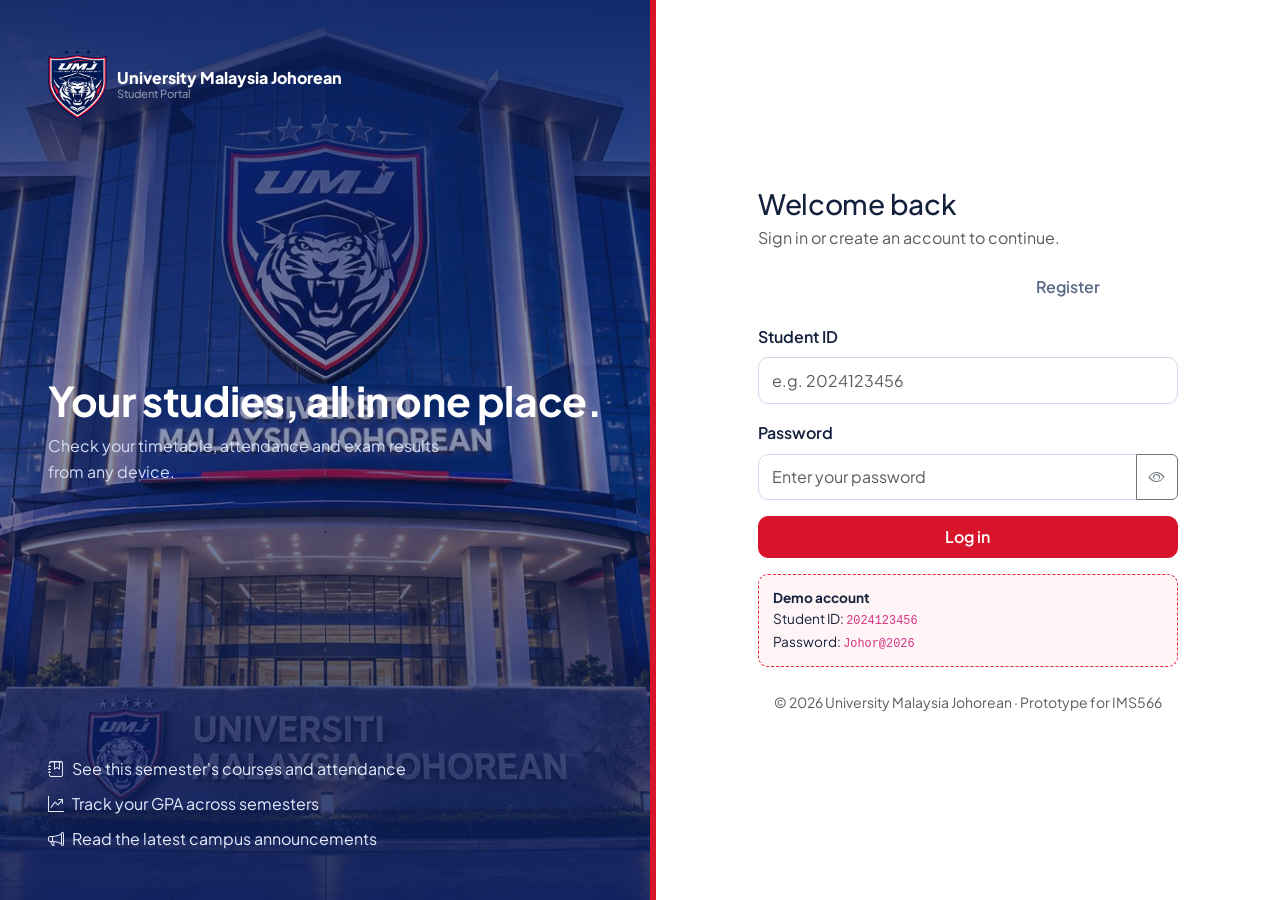
==== index.html @ 2f4adc77 "UMJ" ====
<!DOCTYPE html>
<html lang="en">
<head>
  <meta charset="UTF-8">
  <meta name="viewport" content="width=device-width, initial-scale=1">
  <title>Sign in | UMJ Student Portal</title>
  <meta name="description" content="Sign in to the University Malaysia Johorean student portal to view courses, results and announcements.">
  <meta name="keywords" content="UMJ, student portal, University Malaysia Johorean, courses, results">
  <meta name="author" content="IMS566 Individual Project">
  <meta name="theme-color" content="#0b1f5c">
  <link rel="icon" type="image/png" href="images/logo.png">
  <link href="https://fonts.googleapis.com/css2?family=Plus+Jakarta+Sans:wght@400;500;600;700;800&display=swap" rel="stylesheet">
  <link href="https://cdn.jsdelivr.net/npm/bootstrap@5.3.3/dist/css/bootstrap.min.css" rel="stylesheet">
  <link href="https://cdn.jsdelivr.net/npm/bootstrap-icons@1.11.3/font/bootstrap-icons.min.css" rel="stylesheet">
  <link href="css/style.css?v=3" rel="stylesheet">
</head>
<body>
<a class="skip-link" href="#login-panel">Skip to sign in</a>
<div class="auth-wrap">
  <!-- Brand panel -->
  <aside class="auth-side">
    <div class="auth-bg" aria-hidden="true"></div>
    <div class="umj-brand text-white"><img class="umj-crest" src="images/logo.png" alt="UMJ crest" style="height:72px">
      <span>University Malaysia Johorean<small class="text-white-50">Student Portal</small></span></div>
    <div>
      <h1>Your studies, all in one place.</h1>
      <p>Check your timetable, attendance and exam results from any device.</p>
    </div>
    <ul>
      <li><i class="bi bi-journal-bookmark me-2"></i>See this semester's courses and attendance</li>
      <li><i class="bi bi-graph-up-arrow me-2"></i>Track your GPA across semesters</li>
      <li><i class="bi bi-megaphone me-2"></i>Read the latest campus announcements</li>
    </ul>
  </aside>

  <!-- Login / Register -->
  <main class="auth-main" id="login-panel">
    <div class="auth-card">
      <h2 class="h3 mb-1">Welcome back</h2>
      <p class="text-muted mb-3">Sign in or create an account to continue.</p>

      <ul class="nav nav-pills nav-fill mb-3" role="tablist">
        <li class="nav-item" role="presentation"><button class="nav-link active" id="tab-login" data-bs-toggle="pill" data-bs-target="#pane-login" type="button" role="tab" aria-controls="pane-login" aria-selected="true">Log in</button></li>
        <li class="nav-item" role="presentation"><button class="nav-link" id="tab-reg" data-bs-toggle="pill" data-bs-target="#pane-reg" type="button" role="tab" aria-controls="pane-reg" aria-selected="false">Register</button></li>
      </ul>

      <div class="tab-content">
        <!-- Login -->
        <div class="tab-pane fade show active" id="pane-login" role="tabpanel" aria-labelledby="tab-login">
          <form id="loginForm" novalidate>
            <div id="loginOk" class="alert alert-success d-none" role="status">Account created. Log in with your new details.</div>
            <div id="loginError" class="alert alert-danger d-none" role="alert"></div>
            <div class="mb-3"><label class="form-label fw-semibold" for="loginId">Student ID</label>
              <input class="form-control" id="loginId" inputmode="numeric" autocomplete="username" placeholder="e.g. 2024123456"></div>
            <div class="mb-3"><label class="form-label fw-semibold" for="loginPass">Password</label>
              <div class="input-group"><input class="form-control" id="loginPass" type="password" autocomplete="current-password" placeholder="Enter your password">
              <button class="btn btn-outline-secondary" type="button" data-toggle-pass="loginPass" aria-label="Show or hide password"><i class="bi bi-eye"></i></button></div></div>
            <button class="btn btn-accent w-100 py-2" type="submit">Log in</button>
            <div class="demo-box mt-3"><strong>Demo account</strong><br>Student ID: <code>2024123456</code><br>Password: <code>Johor@2026</code></div>
          </form>
        </div>
        <!-- Register -->
        <div class="tab-pane fade" id="pane-reg" role="tabpanel" aria-labelledby="tab-reg">
          <form id="regForm" novalidate>
            <div id="regError" class="alert alert-danger d-none" role="alert"></div>
            <div class="mb-3"><label class="form-label fw-semibold" for="regName">Full name</label>
              <input class="form-control" id="regName" autocomplete="name"></div>
            <div class="mb-3"><label class="form-label fw-semibold" for="regId">Student ID</label>
              <input class="form-control" id="regId" inputmode="numeric" maxlength="10" placeholder="10 digits"></div>
            <div class="mb-3"><label class="form-label fw-semibold" for="regPass">Password</label>
              <div class="input-group"><input class="form-control" id="regPass" type="password" autocomplete="new-password" placeholder="8+ characters, include a number">
              <button class="btn btn-outline-secondary" type="button" data-toggle-pass="regPass" aria-label="Show or hide password"><i class="bi bi-eye"></i></button></div></div>
            <button class="btn btn-accent w-100 py-2" type="submit">Create account</button>
          </form>
        </div>
      </div>
      <p class="small text-muted text-center mt-4 mb-0">&copy; 2026 University Malaysia Johorean &middot; Prototype for IMS566</p>
    </div>
  </main>
</div>
<script src="https://cdn.jsdelivr.net/npm/bootstrap@5.3.3/dist/js/bootstrap.bundle.min.js"></script>
<script src="js/data.js?v=3"></script>
<script src="js/auth.js?v=3"></script>
</body>
</html>
---- css/style.css ----
/* ==========================================================
   UMJ Student Portal - Global stylesheet
   Sections: 1 Tokens | 2 Base | 3 Navbar | 4 Cards | 5 Tables
             6 Login | 7 Footer | 8 Responsive
   ========================================================== */

/* 1. Design tokens (white / blue theme) */
:root{
  --blue-900:#0b1f5c; --blue-700:#103097; --red-900:#882214; --blue-500:#a30707;
  --blue-100:#dce5fb; --blue-50:#f3f6fd; --ink:#14213d; --muted:#5b6b88;
  --line:#e3eaf6; --white:#fff; --ok:#13875a; --warn:#b7791f; --bad:#c53030;
  --radius:14px;
}

/* 2. Base */
body{font-family:'Plus Jakarta Sans',system-ui,sans-serif;color:var(--ink);background:var(--blue-50);line-height:1.6}
h1,h2,h3,h4,h5{font-weight:700;letter-spacing:-.01em;color:var(--blue-900)}
a{color:var(--blue-600)}
:focus-visible{outline:3px solid var(--blue-500);outline-offset:2px}
.skip-link{position:absolute;left:-999px;top:8px;background:var(--blue-900);color:#fff;padding:.5rem 1rem;border-radius:8px;z-index:2000}
.skip-link:focus{left:8px}
.btn-primary{--bs-btn-bg:var(--blue-600);--bs-btn-border-color:var(--blue-600);--bs-btn-hover-bg:var(--blue-700);--bs-btn-hover-border-color:var(--blue-700);--bs-btn-active-bg:var(--blue-900);font-weight:600;border-radius:10px}
.form-control,.form-select{border-radius:10px;border-color:#cfdaee;padding:.65rem .85rem}
.form-control:focus,.form-select:focus{border-color:var(--blue-500);box-shadow:0 0 0 .2rem rgba(47,95,208,.2)}
.page-head{padding:2rem 0 1rem}
.page-head p{color:var(--muted);margin:0}

/* 3. Navbar */
.umj-nav{background:var(--white);border-bottom:1px solid var(--line);box-shadow:0 2px 12px rgba(11,31,92,.05)}
.umj-brand{display:flex;align-items:center;gap:.65rem;text-decoration:none;color:var(--blue-900);font-weight:800;line-height:1.1}
.umj-brand small{display:block;font-weight:500;font-size:.7rem;color:var(--muted)}
.umj-logo{width:40px;height:40px;border-radius:11px;background:linear-gradient(135deg,var(--blue-500),var(--blue-900));display:grid;place-items:center;color:#fff;font-weight:800;font-size:.9rem}
.umj-nav .nav-link{color:var(--ink);font-weight:600;border-radius:10px;padding:.5rem .9rem!important}
.umj-nav .nav-link:hover{background:var(--blue-50)}
.umj-nav .nav-link.active{background:var(--blue-100);color:var(--blue-700)}
.avatar{width:36px;height:36px;border-radius:50%;background:var(--blue-600);color:#fff;display:inline-grid;place-items:center;font-weight:700;font-size:.85rem}

/* 4. Cards */
.panel{background:var(--white);border:1px solid var(--line);border-radius:var(--radius);padding:1.25rem;height:100%}
.panel h2,.panel h3{font-size:1.05rem;margin-bottom:.15rem}
.panel .sub{color:var(--muted);font-size:.85rem;margin-bottom:1rem}
.hero{background:linear-gradient(120deg,var(--blue-900),var(--blue-600));color:#fff;border-radius:var(--radius);padding:1.75rem}
.hero h1{color:#fff;font-size:clamp(1.4rem,3vw,2rem);margin-bottom:.25rem}
.hero p{color:#d6def5;margin:0}
.stat{display:flex;gap:.9rem;align-items:center}
.stat .ico{width:46px;height:46px;border-radius:12px;background:var(--blue-100);color:var(--blue-700);display:grid;place-items:center;font-size:1.3rem;flex:none}
.stat .val{font-size:1.5rem;font-weight:800;color:var(--blue-900);line-height:1.1}
.stat .lbl{font-size:.82rem;color:var(--muted)}
.chart-box{position:relative;height:260px}
.notice{padding:.8rem 0;border-bottom:1px solid var(--line)}
.notice:last-child{border:0}
.notice time{font-size:.78rem;color:var(--muted)}
.badge-soft{padding:.3rem .6rem;border-radius:999px;font-weight:600;font-size:.75rem}
.b-ok{background:#e3f6ee;color:var(--ok)} .b-warn{background:#fdf1dc;color:var(--warn)} .b-bad{background:#fde6e6;color:var(--bad)} .b-blue{background:var(--blue-100);color:var(--blue-700)}

/* 5. Tables */
.umj-table{margin:0;--bs-table-bg:transparent}
.umj-table thead th{background:var(--blue-50);color:var(--blue-900);font-size:.82rem;border-bottom:2px solid var(--blue-100);white-space:nowrap}
.umj-table td{vertical-align:middle}
.progress{height:8px;border-radius:99px;background:var(--blue-100)}
.progress-bar{background:var(--blue-600)}

/* 6. Login */
.auth-wrap{min-height:100vh;display:grid;grid-template-columns:1.05fr 1fr}
.auth-side{position:relative;overflow:hidden;background:var(--blue-900);color:#fff;padding:3rem;display:flex;flex-direction:column;justify-content:space-between}
/* Campus photo that drifts slowly (Ken Burns effect) */
.auth-bg{position:absolute;inset:0;background:url("../images/campus.jpg") center/cover no-repeat;transform-origin:center;animation:drift 28s ease-in-out infinite alternate;z-index:0}
.auth-side::after{content:"";position:absolute;inset:0;z-index:1;background:linear-gradient(180deg,rgba(11,31,92,.88) 0%,rgba(11,31,92,.45) 45%,rgba(11,31,92,.9) 100%)}
.auth-side>*:not(.auth-bg){position:relative;z-index:2}
@keyframes drift{from{transform:scale(1) translate(0,0)}to{transform:scale(1.15) translate(-2.5%,-1.5%)}}
.auth-side h1{color:#fff;font-size:clamp(1.8rem,3.2vw,2.6rem)}
.auth-side p{color:#d6def5;max-width:34ch}
.auth-side ul{list-style:none;padding:0;margin:0;display:grid;gap:.6rem;color:#e6ebfa}
.auth-main{display:grid;place-items:center;padding:2rem;background:var(--white)}
.auth-card{width:100%;max-width:420px}
.auth-card .nav-pills .nav-link{color:var(--muted);font-weight:600;border-radius:10px}
.auth-card .nav-pills .nav-link.active{background:var(--blue-600);color:#fff}
.demo-box{background:var(--blue-50);border:1px dashed var(--blue-500);border-radius:10px;padding:.7rem .9rem;font-size:.85rem}
.shake{animation:shake .4s}
@keyframes shake{25%{transform:translateX(-6px)}75%{transform:translateX(6px)}}

/* 7. Footer */
.umj-footer{background:var(--blue-900);color:#c9d3ee;margin-top:3rem;padding:2.5rem 0 1rem}
.umj-footer h6{color:#fff}
.umj-footer a{color:#c9d3ee;text-decoration:none}
.umj-footer a:hover{color:#fff;text-decoration:underline}
.umj-footer ul{list-style:none;padding:0;margin:0;display:grid;gap:.3rem}
.umj-footer .copy{border-top:1px solid rgba(255,255,255,.15);margin-top:1.5rem;padding-top:1rem;font-size:.82rem}

/* 8. Responsive */
@media (max-width:860px){
  .auth-wrap{grid-template-columns:1fr}
  .auth-side{padding:1.75rem;gap:1.25rem;min-height:260px}
  .auth-side ul{display:none}
}
@media (max-width:640px){ /* tables become stacked cards on phones */
  .stack-table thead{display:none}
  .stack-table tr{display:block;border:1px solid var(--line);border-radius:12px;margin-bottom:.75rem;padding:.4rem .75rem}
  .stack-table td{display:flex;justify-content:space-between;gap:1rem;border:0;padding:.35rem 0;text-align:right}
  .stack-table td::before{content:attr(data-label);font-weight:600;color:var(--muted);text-align:left}
  .chart-box{height:230px}
}
@media (prefers-reduced-motion:reduce){*{animation:none!important;transition:none!important}}

/* 9. Letters page: request-type cards */
.type-card{display:flex;flex-direction:column;gap:.45rem;text-align:left;width:100%;height:100%;background:var(--white);border:1px solid var(--line);border-radius:var(--radius);padding:1.1rem;transition:transform .2s,box-shadow .2s,border-color .2s;color:var(--ink)}
.type-card:hover{transform:translateY(-3px);box-shadow:0 10px 24px rgba(20,47,135,.12);border-color:var(--blue-500)}
.type-card .ico{width:44px;height:44px;border-radius:12px;background:var(--blue-100);color:var(--blue-700);display:grid;place-items:center;font-size:1.25rem}
.type-card h3{font-size:1rem;margin:.3rem 0 0}
.type-card p{margin:0;color:var(--muted);font-size:.85rem;flex:1}
.type-meta{font-size:.78rem;color:var(--muted);display:flex;gap:.9rem;flex-wrap:wrap}
.cart-item{display:flex;justify-content:space-between;align-items:center;gap:.5rem;padding:.6rem 0;border-bottom:1px solid var(--line)}
.cart-item:last-child{border:0}

/* 10. Weekly timetable + letter template + signature pad */
.tt-row{display:flex;gap:.75rem;padding:.55rem 0;border-bottom:1px solid var(--line);align-items:flex-start}
.tt-row:last-child{border:0}
.tt-day{width:38px;flex:none;font-weight:700;color:var(--blue-700)}
.tt-items{display:flex;flex-wrap:wrap;gap:.35rem}
.tt-chip{background:var(--blue-100);color:var(--blue-900);border-radius:8px;padding:.15rem .5rem;font-size:.78rem}
.letter-paper{background:#fff;border:1px solid var(--line);border-radius:12px;padding:1.25rem 1.4rem;font-family:Georgia,'Times New Roman',serif;font-size:.95rem;box-shadow:inset 0 0 0 4px var(--blue-50)}
.letter-paper .lh{border-bottom:3px solid var(--blue-600);padding-bottom:.5rem;margin-bottom:1rem}
.letter-paper .lh strong{display:block;color:var(--blue-900);font-size:1.15rem}
.letter-paper .lh small{color:var(--muted)}
.letter-paper p{margin-bottom:.7rem}
.sig-canvas{display:block;width:100%;height:130px;border:1.5px dashed var(--blue-500);border-radius:10px;background:#fff;touch-action:none;cursor:crosshair}

/* 11. Red + blue theme (red and blue sit side by side - never blended) */
:root{--red-600:#d8142a;--red-500:#e8273c;--red-100:#fde3e6;--red-50:#fff5f6}
.umj-nav{border-bottom:3px solid var(--red-600)}
.umj-nav .nav-link.active{background:var(--blue-100);color:var(--blue-700);box-shadow:inset 0 -3px 0 var(--red-600)}
.umj-crest{height:46px;width:auto;display:block}
.hero{background:var(--blue-900);border-bottom:5px solid var(--red-600)}
.page-head h1{position:relative;padding-bottom:.45rem}
.page-head h1::after{content:"";position:absolute;left:0;bottom:0;width:52px;height:4px;border-radius:2px;background:var(--red-600)}
.panel h2::before,.panel h3::before{content:"";display:inline-block;width:4px;height:1em;margin-right:.5rem;vertical-align:-.12em;border-radius:2px;background:var(--red-600)}
.row>div:nth-child(2n) .stat .ico{background:var(--red-100);color:var(--red-600)}
.btn-accent{--bs-btn-color:#fff;--bs-btn-bg:var(--red-600);--bs-btn-border-color:var(--red-600);--bs-btn-hover-color:#fff;--bs-btn-hover-bg:#b30f22;--bs-btn-hover-border-color:#b30f22;--bs-btn-active-color:#fff;--bs-btn-active-bg:#9a0c1d;--bs-btn-active-border-color:#9a0c1d;font-weight:600;border-radius:10px}
.type-card:hover{border-color:var(--red-500);box-shadow:0 10px 24px rgba(216,20,42,.12)}
.auth-side{border-right:6px solid var(--red-600)}
.umj-footer{border-top:4px solid var(--red-600)}
.demo-box{border-color:var(--red-500);background:var(--red-50)}
.letter-paper .lh{border-bottom-color:var(--red-600)}
@media (max-width:860px){.auth-side{border-right:0;border-bottom:6px solid var(--red-600)}}

/* 12. Slide-out sidebar menu (opens only when the menu button is clicked) */
.menu-btn{border:1px solid var(--line);background:var(--white);color:var(--blue-900);width:42px;height:42px;border-radius:10px;font-size:1.5rem;display:grid;place-items:center;transition:background .2s}
.menu-btn:hover{background:var(--blue-50)}
.umj-side{--bs-offcanvas-width:290px;background:var(--white)}
.umj-side .offcanvas-header{padding:1rem 1rem .5rem}
.side-title{flex:1;text-align:center;background:var(--blue-900);color:#fff;font-weight:800;letter-spacing:.1em;font-size:.8rem;padding:.55rem 1rem;border-radius:10px;border-bottom:3px solid var(--red-600);margin-right:.75rem}
.side-user{display:flex;align-items:center;gap:.7rem;padding:.6rem 1.25rem 1rem;border-bottom:1px solid var(--line)}
.side-group{font-size:.7rem;font-weight:700;letter-spacing:.08em;text-transform:uppercase;color:var(--muted);padding:1rem 1.25rem .3rem}
.side-list{list-style:none;margin:0;padding:0}
.side-list a{display:flex;align-items:center;gap:.9rem;padding:.7rem 1.25rem;color:var(--ink);text-decoration:none;font-weight:500;border-left:4px solid transparent}
.side-list a i{font-size:1.2rem;color:var(--blue-600);width:1.4rem}
.side-list a:hover{background:var(--blue-50)}
.side-list a.active{background:var(--blue-100);border-left-color:var(--red-600);color:var(--blue-900);font-weight:700}
.side-foot{padding:1rem 1.25rem;border-top:1px solid var(--line);margin-top:1rem}
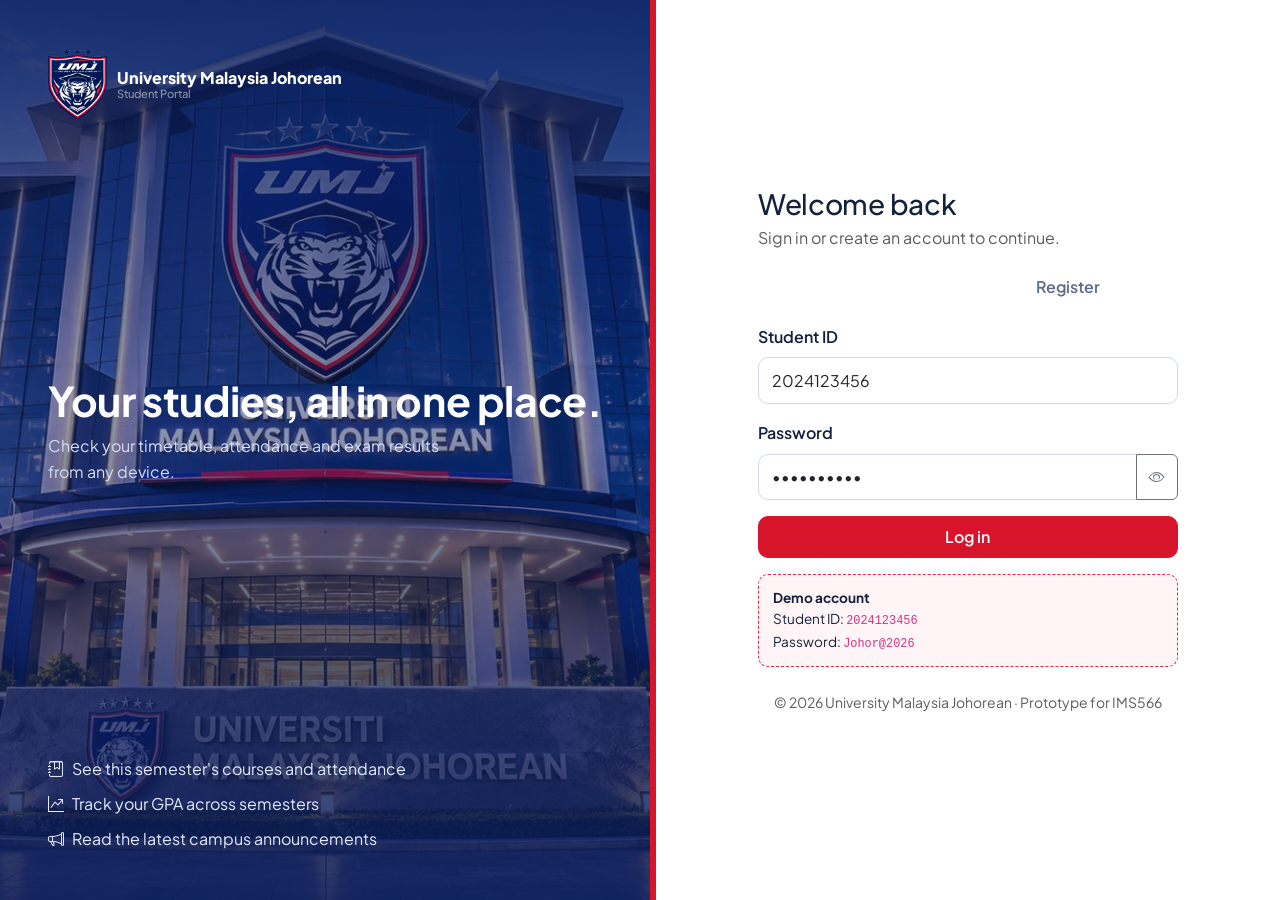
==== commit 8462ccc2: "Update project code" ====
--- a/index.html
+++ b/index.html
@@ -51,9 +51,9 @@
             <div id="loginOk" class="alert alert-success d-none" role="status">Account created. Log in with your new details.</div>
             <div id="loginError" class="alert alert-danger d-none" role="alert"></div>
             <div class="mb-3"><label class="form-label fw-semibold" for="loginId">Student ID</label>
-              <input class="form-control" id="loginId" inputmode="numeric" autocomplete="username" placeholder="e.g. 2024123456"></div>
+              <input class="form-control" id="loginId" inputmode="numeric" autocomplete="username" placeholder="e.g. 2024123456" value="2024123456"></div>
             <div class="mb-3"><label class="form-label fw-semibold" for="loginPass">Password</label>
-              <div class="input-group"><input class="form-control" id="loginPass" type="password" autocomplete="current-password" placeholder="Enter your password">
+              <div class="input-group"><input class="form-control" id="loginPass" type="password" autocomplete="current-password" placeholder="Enter your password" value="Johor@2026">
               <button class="btn btn-outline-secondary" type="button" data-toggle-pass="loginPass" aria-label="Show or hide password"><i class="bi bi-eye"></i></button></div></div>
             <button class="btn btn-accent w-100 py-2" type="submit">Log in</button>
             <div class="demo-box mt-3"><strong>Demo account</strong><br>Student ID: <code>2024123456</code><br>Password: <code>Johor@2026</code></div>
@@ -82,4 +82,4 @@
 <script src="js/data.js?v=3"></script>
 <script src="js/auth.js?v=3"></script>
 </body>
-</html>
+</html>
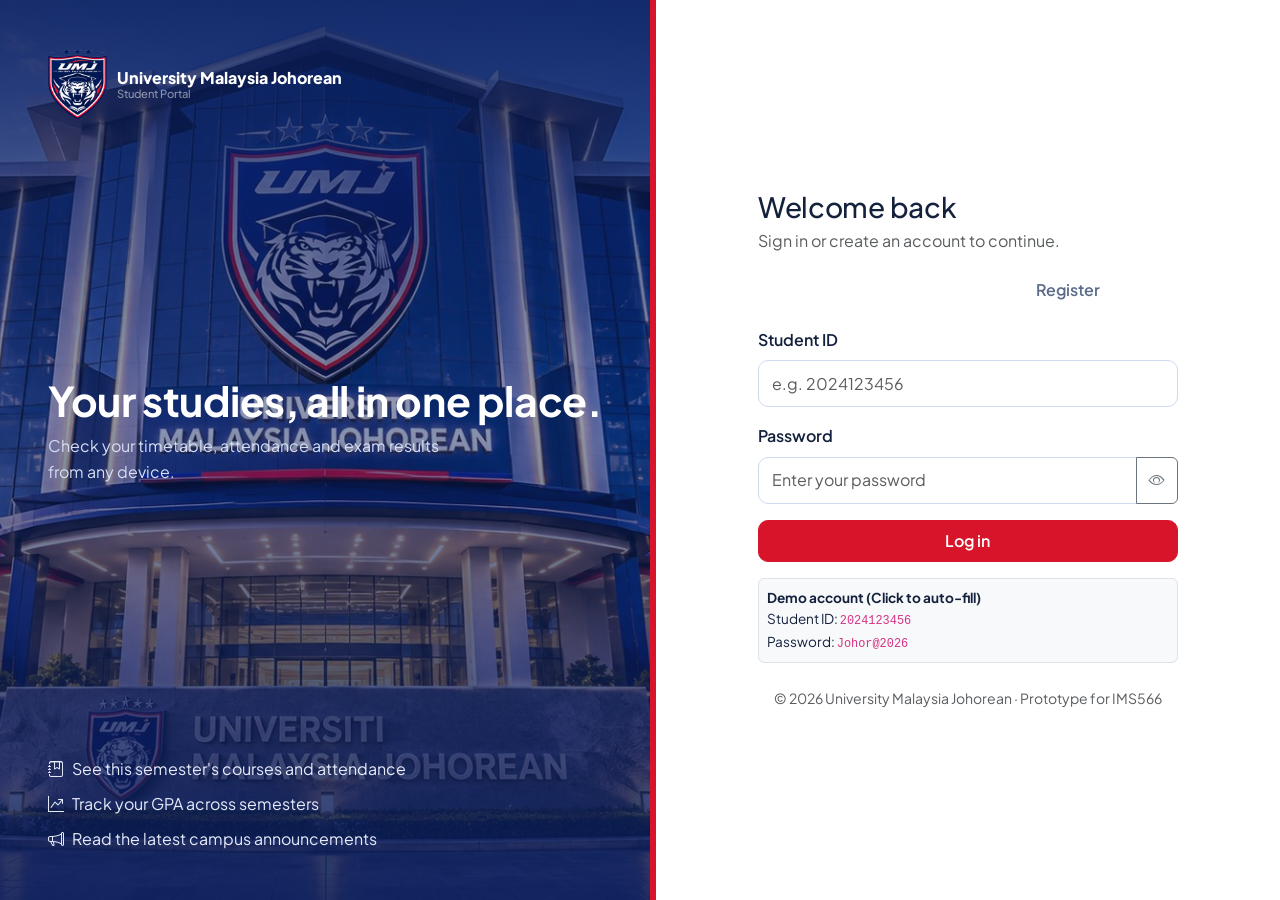
==== commit f8de8858: "Update university portal" ====
--- a/index.html
+++ b/index.html
@@ -13,6 +13,11 @@
   <link href="https://cdn.jsdelivr.net/npm/bootstrap@5.3.3/dist/css/bootstrap.min.css" rel="stylesheet">
   <link href="https://cdn.jsdelivr.net/npm/bootstrap-icons@1.11.3/font/bootstrap-icons.min.css" rel="stylesheet">
   <link href="css/style.css?v=3" rel="stylesheet">
+  <style>
+    /* Optional: make the demo box look clickable */
+    .demo-box { cursor: pointer; transition: background-color 0.2s; }
+    .demo-box:hover { background-color: rgba(0,0,0,0.03); border-radius: 4px; padding: 4px; }
+  </style>
 </head>
 <body>
 <a class="skip-link" href="#login-panel">Skip to sign in</a>
@@ -51,12 +56,12 @@
             <div id="loginOk" class="alert alert-success d-none" role="status">Account created. Log in with your new details.</div>
             <div id="loginError" class="alert alert-danger d-none" role="alert"></div>
             <div class="mb-3"><label class="form-label fw-semibold" for="loginId">Student ID</label>
-              <input class="form-control" id="loginId" inputmode="numeric" autocomplete="username" placeholder="e.g. 2024123456" value="2024123456"></div>
+              <input class="form-control" id="loginId" inputmode="numeric" autocomplete="username" placeholder="e.g. 2024123456"></div>
             <div class="mb-3"><label class="form-label fw-semibold" for="loginPass">Password</label>
-              <div class="input-group"><input class="form-control" id="loginPass" type="password" autocomplete="current-password" placeholder="Enter your password" value="Johor@2026">
+              <div class="input-group"><input class="form-control" id="loginPass" type="password" autocomplete="current-password" placeholder="Enter your password">
               <button class="btn btn-outline-secondary" type="button" data-toggle-pass="loginPass" aria-label="Show or hide password"><i class="bi bi-eye"></i></button></div></div>
             <button class="btn btn-accent w-100 py-2" type="submit">Log in</button>
-            <div class="demo-box mt-3"><strong>Demo account</strong><br>Student ID: <code>2024123456</code><br>Password: <code>Johor@2026</code></div>
+            <div class="demo-box mt-3 p-2 border rounded bg-light" id="fillDemo" title="Click to auto-fill"><strong>Demo account (Click to auto-fill)</strong><br>Student ID: <code>2024123456</code><br>Password: <code>Johor@2026</code></div>
           </form>
         </div>
         <!-- Register -->
@@ -81,5 +86,12 @@
 <script src="https://cdn.jsdelivr.net/npm/bootstrap@5.3.3/dist/js/bootstrap.bundle.min.js"></script>
 <script src="js/data.js?v=3"></script>
 <script src="js/auth.js?v=3"></script>
+<script>
+  // Click-to-fill demo credentials script
+  document.getElementById('fillDemo').addEventListener('click', function() {
+    document.getElementById('loginId').value = '2024123456';
+    document.getElementById('loginPass').value = 'Johor@2026';
+  });
+</script>
 </body>
 </html>
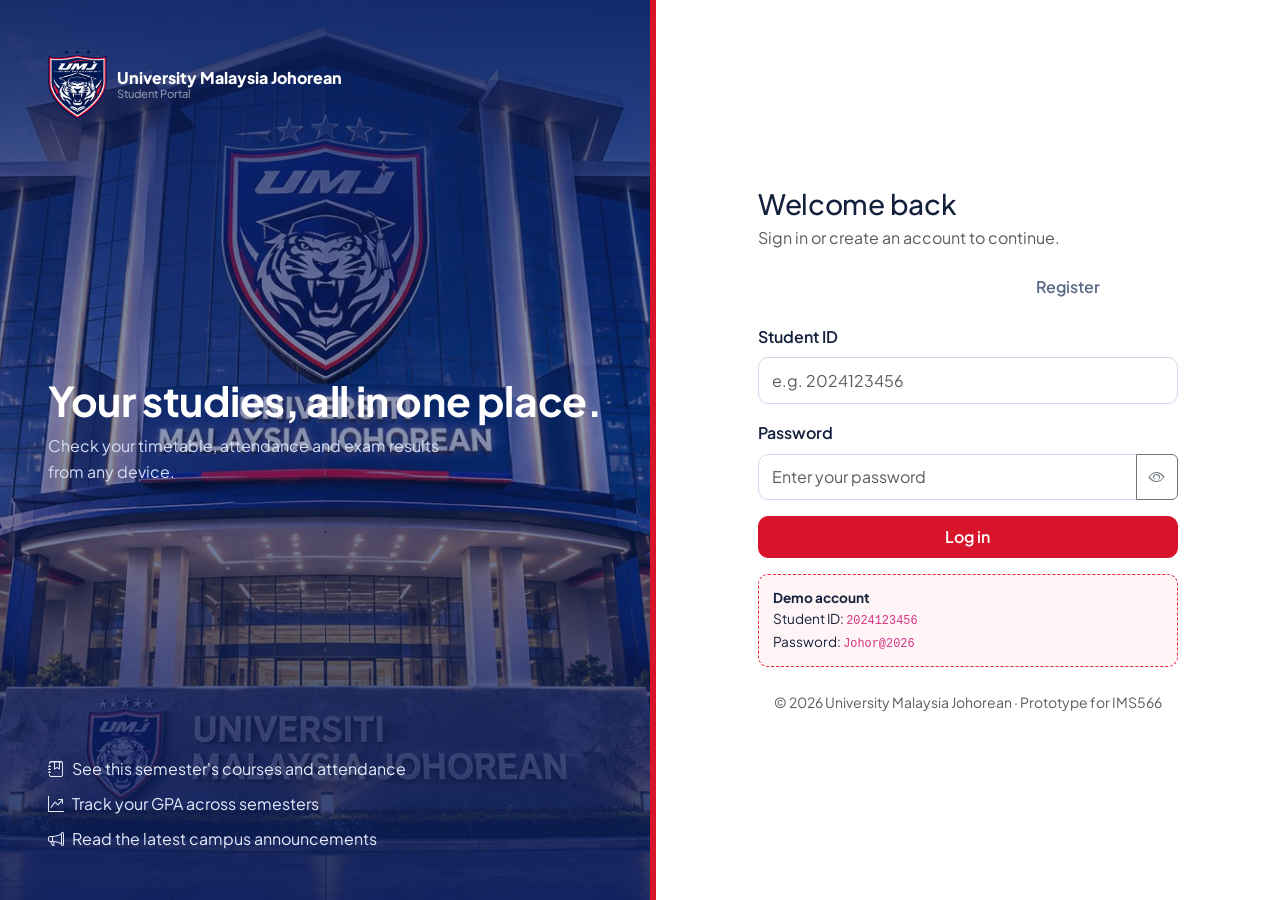
==== commit a6c69841: "Update university portal" ====
--- a/index.html
+++ b/index.html
@@ -1,97 +1,169 @@
 <!DOCTYPE html>
+
 <html lang="en">
+
 <head>
-  <meta charset="UTF-8">
-  <meta name="viewport" content="width=device-width, initial-scale=1">
-  <title>Sign in | UMJ Student Portal</title>
-  <meta name="description" content="Sign in to the University Malaysia Johorean student portal to view courses, results and announcements.">
-  <meta name="keywords" content="UMJ, student portal, University Malaysia Johorean, courses, results">
-  <meta name="author" content="IMS566 Individual Project">
-  <meta name="theme-color" content="#0b1f5c">
-  <link rel="icon" type="image/png" href="images/logo.png">
-  <link href="https://fonts.googleapis.com/css2?family=Plus+Jakarta+Sans:wght@400;500;600;700;800&display=swap" rel="stylesheet">
-  <link href="https://cdn.jsdelivr.net/npm/bootstrap@5.3.3/dist/css/bootstrap.min.css" rel="stylesheet">
-  <link href="https://cdn.jsdelivr.net/npm/bootstrap-icons@1.11.3/font/bootstrap-icons.min.css" rel="stylesheet">
-  <link href="css/style.css?v=3" rel="stylesheet">
-  <style>
-    /* Optional: make the demo box look clickable */
-    .demo-box { cursor: pointer; transition: background-color 0.2s; }
-    .demo-box:hover { background-color: rgba(0,0,0,0.03); border-radius: 4px; padding: 4px; }
-  </style>
+
+<meta charset="UTF-8">
+
+<meta name="viewport" content="width=device-width, initial-scale=1">
+
+<title>Sign in | UMJ Student Portal</title>
+
+<meta name="description" content="Sign in to the University Malaysia Johorean student portal to view courses, results and announcements.">
+
+<meta name="keywords" content="UMJ, student portal, University Malaysia Johorean, courses, results">
+
+<meta name="author" content="IMS566 Individual Project">
+
+<meta name="theme-color" content="#0b1f5c">
+
+<link rel="icon" type="image/png" href="images/logo.png">
+
+<link href="https://fonts.googleapis.com/css2?family=Plus+Jakarta+Sans:wght@400;500;600;700;800&display=swap" rel="stylesheet">
+
+<link href="https://cdn.jsdelivr.net/npm/bootstrap@5.3.3/dist/css/bootstrap.min.css" rel="stylesheet">
+
+<link href="https://cdn.jsdelivr.net/npm/bootstrap-icons@1.11.3/font/bootstrap-icons.min.css" rel="stylesheet">
+
+<link href="css/style.css?v=3" rel="stylesheet">
+
 </head>
+
 <body>
+
 <a class="skip-link" href="#login-panel">Skip to sign in</a>
+
 <div class="auth-wrap">
-  <!-- Brand panel -->
-  <aside class="auth-side">
-    <div class="auth-bg" aria-hidden="true"></div>
-    <div class="umj-brand text-white"><img class="umj-crest" src="images/logo.png" alt="UMJ crest" style="height:72px">
-      <span>University Malaysia Johorean<small class="text-white-50">Student Portal</small></span></div>
-    <div>
-      <h1>Your studies, all in one place.</h1>
-      <p>Check your timetable, attendance and exam results from any device.</p>
-    </div>
-    <ul>
-      <li><i class="bi bi-journal-bookmark me-2"></i>See this semester's courses and attendance</li>
-      <li><i class="bi bi-graph-up-arrow me-2"></i>Track your GPA across semesters</li>
-      <li><i class="bi bi-megaphone me-2"></i>Read the latest campus announcements</li>
-    </ul>
-  </aside>
 
-  <!-- Login / Register -->
-  <main class="auth-main" id="login-panel">
-    <div class="auth-card">
-      <h2 class="h3 mb-1">Welcome back</h2>
-      <p class="text-muted mb-3">Sign in or create an account to continue.</p>
+<!-- Brand panel -->
 
-      <ul class="nav nav-pills nav-fill mb-3" role="tablist">
-        <li class="nav-item" role="presentation"><button class="nav-link active" id="tab-login" data-bs-toggle="pill" data-bs-target="#pane-login" type="button" role="tab" aria-controls="pane-login" aria-selected="true">Log in</button></li>
-        <li class="nav-item" role="presentation"><button class="nav-link" id="tab-reg" data-bs-toggle="pill" data-bs-target="#pane-reg" type="button" role="tab" aria-controls="pane-reg" aria-selected="false">Register</button></li>
-      </ul>
+<aside class="auth-side">
 
-      <div class="tab-content">
-        <!-- Login -->
-        <div class="tab-pane fade show active" id="pane-login" role="tabpanel" aria-labelledby="tab-login">
-          <form id="loginForm" novalidate>
-            <div id="loginOk" class="alert alert-success d-none" role="status">Account created. Log in with your new details.</div>
-            <div id="loginError" class="alert alert-danger d-none" role="alert"></div>
-            <div class="mb-3"><label class="form-label fw-semibold" for="loginId">Student ID</label>
-              <input class="form-control" id="loginId" inputmode="numeric" autocomplete="username" placeholder="e.g. 2024123456"></div>
-            <div class="mb-3"><label class="form-label fw-semibold" for="loginPass">Password</label>
-              <div class="input-group"><input class="form-control" id="loginPass" type="password" autocomplete="current-password" placeholder="Enter your password">
-              <button class="btn btn-outline-secondary" type="button" data-toggle-pass="loginPass" aria-label="Show or hide password"><i class="bi bi-eye"></i></button></div></div>
-            <button class="btn btn-accent w-100 py-2" type="submit">Log in</button>
-            <div class="demo-box mt-3 p-2 border rounded bg-light" id="fillDemo" title="Click to auto-fill"><strong>Demo account (Click to auto-fill)</strong><br>Student ID: <code>2024123456</code><br>Password: <code>Johor@2026</code></div>
-          </form>
-        </div>
-        <!-- Register -->
-        <div class="tab-pane fade" id="pane-reg" role="tabpanel" aria-labelledby="tab-reg">
-          <form id="regForm" novalidate>
-            <div id="regError" class="alert alert-danger d-none" role="alert"></div>
-            <div class="mb-3"><label class="form-label fw-semibold" for="regName">Full name</label>
-              <input class="form-control" id="regName" autocomplete="name"></div>
-            <div class="mb-3"><label class="form-label fw-semibold" for="regId">Student ID</label>
-              <input class="form-control" id="regId" inputmode="numeric" maxlength="10" placeholder="10 digits"></div>
-            <div class="mb-3"><label class="form-label fw-semibold" for="regPass">Password</label>
-              <div class="input-group"><input class="form-control" id="regPass" type="password" autocomplete="new-password" placeholder="8+ characters, include a number">
-              <button class="btn btn-outline-secondary" type="button" data-toggle-pass="regPass" aria-label="Show or hide password"><i class="bi bi-eye"></i></button></div></div>
-            <button class="btn btn-accent w-100 py-2" type="submit">Create account</button>
-          </form>
-        </div>
-      </div>
-      <p class="small text-muted text-center mt-4 mb-0">&copy; 2026 University Malaysia Johorean &middot; Prototype for IMS566</p>
-    </div>
-  </main>
+<div class="auth-bg" aria-hidden="true"></div>
+
+<div class="umj-brand text-white"><img class="umj-crest" src="images/logo.png" alt="UMJ crest" style="height:72px">
+
+<span>University Malaysia Johorean<small class="text-white-50">Student Portal</small></span></div>
+
+<div>
+
+<h1>Your studies, all in one place.</h1>
+
+<p>Check your timetable, attendance and exam results from any device.</p>
+
 </div>
+
+<ul>
+
+<li><i class="bi bi-journal-bookmark me-2"></i>See this semester's courses and attendance</li>
+
+<li><i class="bi bi-graph-up-arrow me-2"></i>Track your GPA across semesters</li>
+
+<li><i class="bi bi-megaphone me-2"></i>Read the latest campus announcements</li>
+
+</ul>
+
+</aside>
+
+
+
+<!-- Login / Register -->
+
+<main class="auth-main" id="login-panel">
+
+<div class="auth-card">
+
+<h2 class="h3 mb-1">Welcome back</h2>
+
+<p class="text-muted mb-3">Sign in or create an account to continue.</p>
+
+
+
+<ul class="nav nav-pills nav-fill mb-3" role="tablist">
+
+<li class="nav-item" role="presentation"><button class="nav-link active" id="tab-login" data-bs-toggle="pill" data-bs-target="#pane-login" type="button" role="tab" aria-controls="pane-login" aria-selected="true">Log in</button></li>
+
+<li class="nav-item" role="presentation"><button class="nav-link" id="tab-reg" data-bs-toggle="pill" data-bs-target="#pane-reg" type="button" role="tab" aria-controls="pane-reg" aria-selected="false">Register</button></li>
+
+</ul>
+
+
+
+<div class="tab-content">
+
+<!-- Login -->
+
+<div class="tab-pane fade show active" id="pane-login" role="tabpanel" aria-labelledby="tab-login">
+
+<form id="loginForm" novalidate>
+
+<div id="loginOk" class="alert alert-success d-none" role="status">Account created. Log in with your new details.</div>
+
+<div id="loginError" class="alert alert-danger d-none" role="alert"></div>
+
+<div class="mb-3"><label class="form-label fw-semibold" for="loginId">Student ID</label>
+
+<input class="form-control" id="loginId" inputmode="numeric" autocomplete="username" placeholder="e.g. 2024123456"></div>
+
+<div class="mb-3"><label class="form-label fw-semibold" for="loginPass">Password</label>
+
+<div class="input-group"><input class="form-control" id="loginPass" type="password" autocomplete="current-password" placeholder="Enter your password">
+
+<button class="btn btn-outline-secondary" type="button" data-toggle-pass="loginPass" aria-label="Show or hide password"><i class="bi bi-eye"></i></button></div></div>
+
+<button class="btn btn-accent w-100 py-2" type="submit">Log in</button>
+
+<div class="demo-box mt-3"><strong>Demo account</strong><br>Student ID: <code>2024123456</code><br>Password: <code>Johor@2026</code></div>
+
+</form>
+
+</div>
+
+<!-- Register -->
+
+<div class="tab-pane fade" id="pane-reg" role="tabpanel" aria-labelledby="tab-reg">
+
+<form id="regForm" novalidate>
+
+<div id="regError" class="alert alert-danger d-none" role="alert"></div>
+
+<div class="mb-3"><label class="form-label fw-semibold" for="regName">Full name</label>
+
+<input class="form-control" id="regName" autocomplete="name"></div>
+
+<div class="mb-3"><label class="form-label fw-semibold" for="regId">Student ID</label>
+
+<input class="form-control" id="regId" inputmode="numeric" maxlength="10" placeholder="10 digits"></div>
+
+<div class="mb-3"><label class="form-label fw-semibold" for="regPass">Password</label>
+
+<div class="input-group"><input class="form-control" id="regPass" type="password" autocomplete="new-password" placeholder="8+ characters, include a number">
+
+<button class="btn btn-outline-secondary" type="button" data-toggle-pass="regPass" aria-label="Show or hide password"><i class="bi bi-eye"></i></button></div></div>
+
+<button class="btn btn-accent w-100 py-2" type="submit">Create account</button>
+
+</form>
+
+</div>
+
+</div>
+
+<p class="small text-muted text-center mt-4 mb-0">&copy; 2026 University Malaysia Johorean &middot; Prototype for IMS566</p>
+
+</div>
+
+</main>
+
+</div>
+
 <script src="https://cdn.jsdelivr.net/npm/bootstrap@5.3.3/dist/js/bootstrap.bundle.min.js"></script>
+
 <script src="js/data.js?v=3"></script>
+
 <script src="js/auth.js?v=3"></script>
-<script>
-  // Click-to-fill demo credentials script
-  document.getElementById('fillDemo').addEventListener('click', function() {
-    document.getElementById('loginId').value = '2024123456';
-    document.getElementById('loginPass').value = 'Johor@2026';
-  });
-</script>
+
 </body>
+
 </html>
